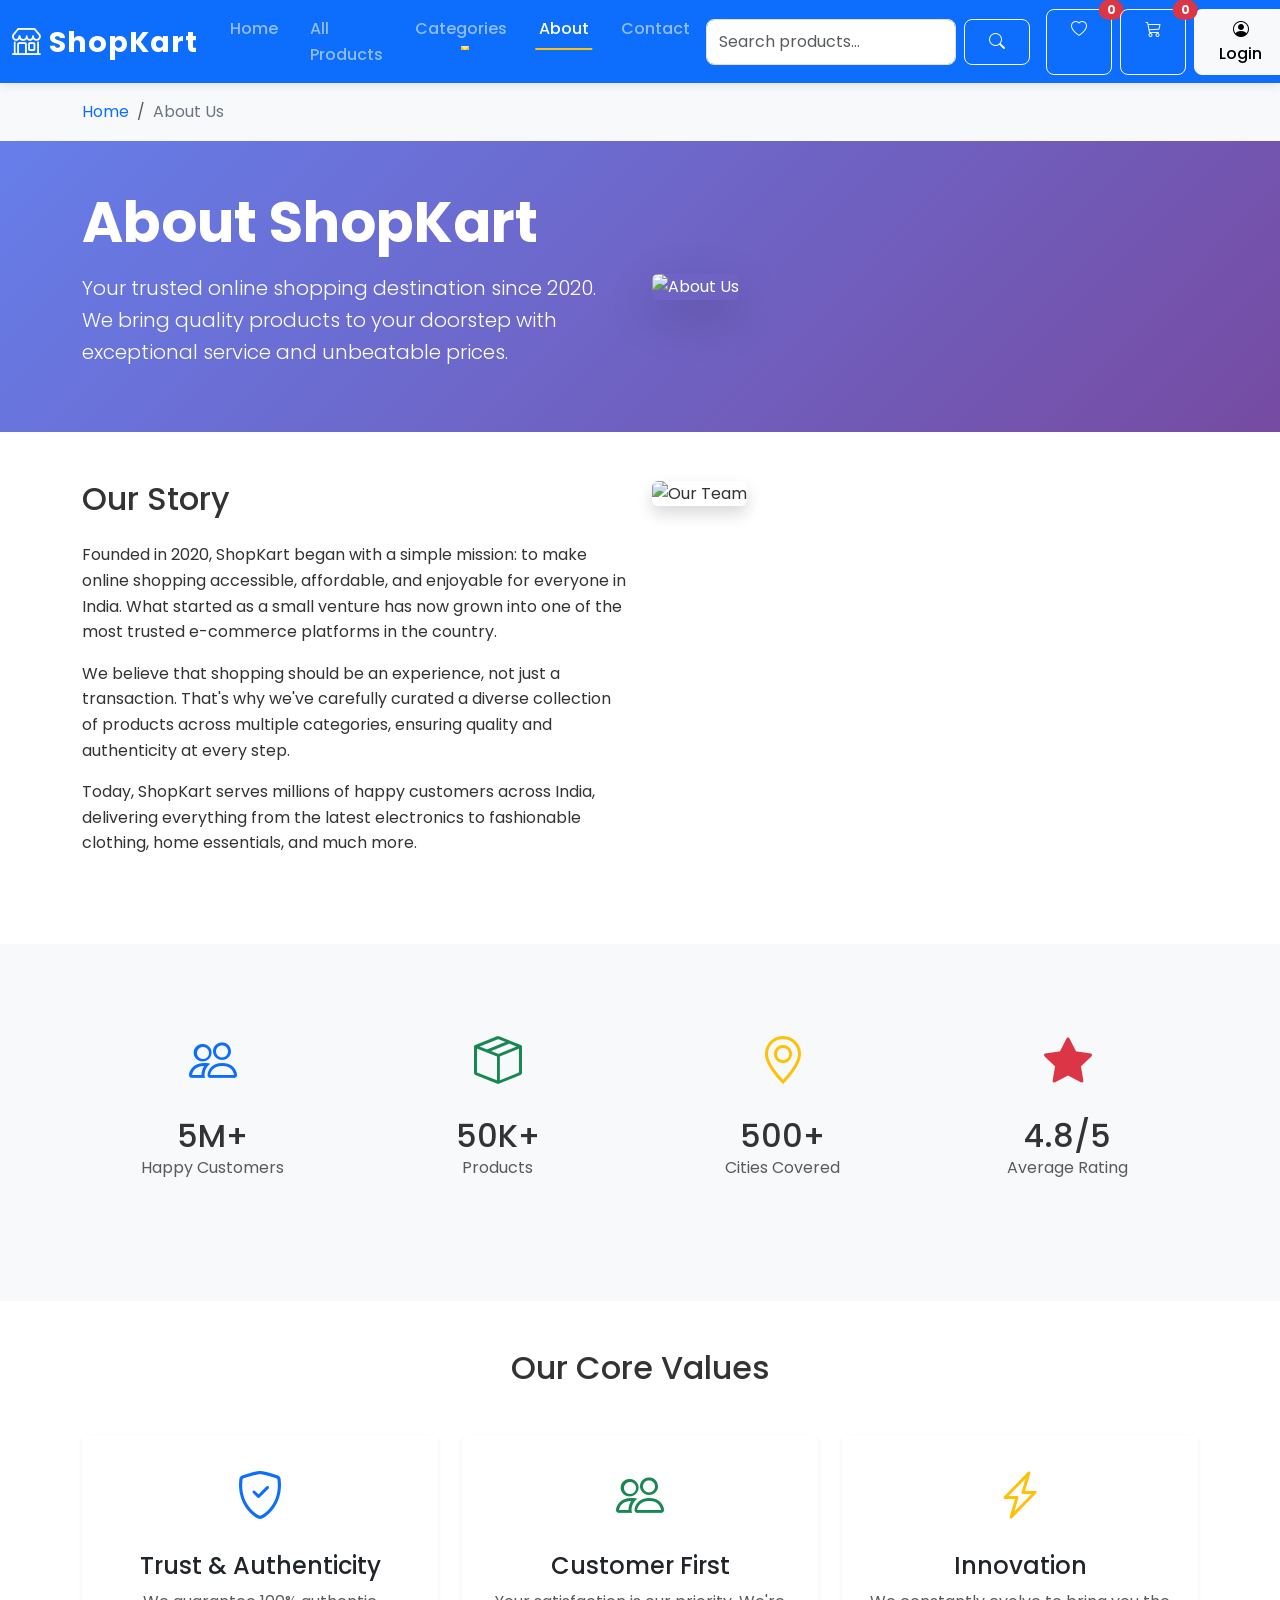
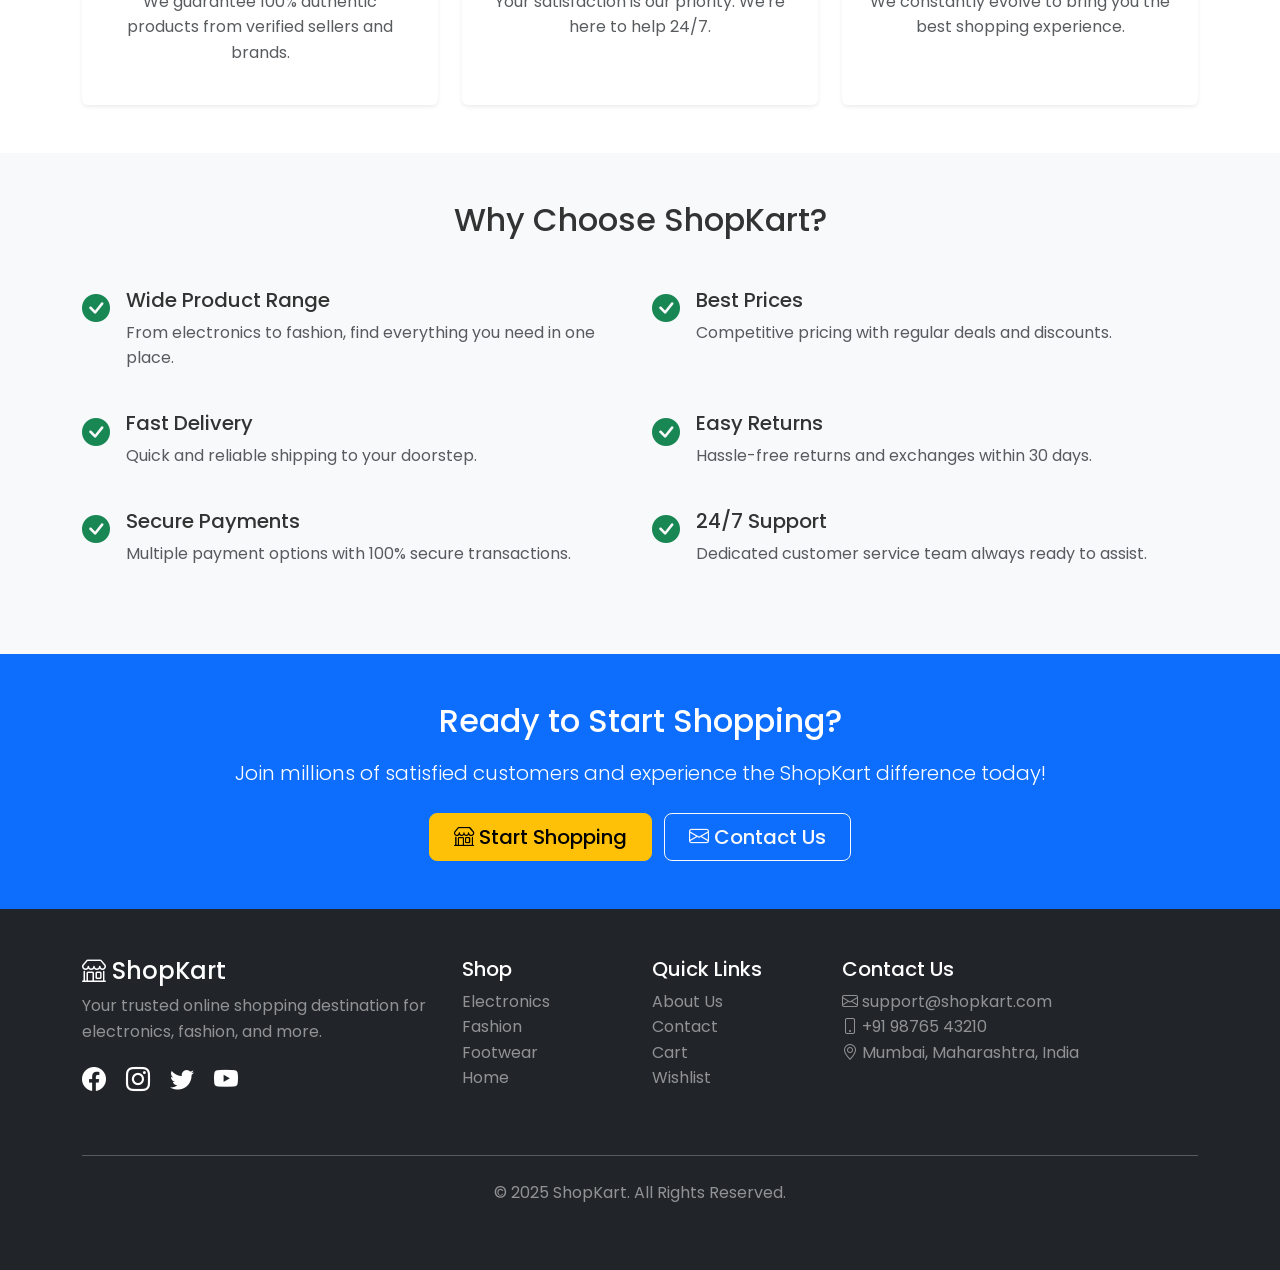
==== html/about.html @ c1926022 "Initial commit" ====
<!DOCTYPE html>
<html lang="en">
<head>
    <meta charset="UTF-8">
    <meta name="viewport" content="width=device-width, initial-scale=1.0">
    <title>About Us - ShopKart</title>
    <link href="https://cdn.jsdelivr.net/npm/bootstrap@5.3.2/dist/css/bootstrap.min.css" rel="stylesheet">
    <link rel="stylesheet" href="https://cdn.jsdelivr.net/npm/bootstrap-icons@1.11.1/font/bootstrap-icons.css">
    <link rel="stylesheet" href="/css/styles.css">
</head>
<body>
    <!-- Navigation Bar -->
    <nav class="navbar navbar-expand-lg navbar-dark bg-primary sticky-top">
        <div class="container-fluid">
            <a class="navbar-brand fw-bold" href="index.html">
                <i class="bi bi-shop"></i> ShopKart
            </a>
            
            <button class="navbar-toggler" type="button" data-bs-toggle="collapse" data-bs-target="#mainNav">
                <span class="navbar-toggler-icon"></span>
            </button>
            
            <div class="collapse navbar-collapse" id="mainNav">
                <ul class="navbar-nav me-auto mb-2 mb-lg-0">
                    <li class="nav-item">
                        <a class="nav-link" href="index.html">Home</a>
                    </li>
                    <li class="nav-item">
                        <a class="nav-link" href="products.html">All Products</a>
                    </li>
                    <li class="nav-item dropdown">
                        <a class="nav-link dropdown-toggle" href="#" data-bs-toggle="dropdown">
                            Categories
                        </a>
                        <ul class="dropdown-menu">
                            <li><a class="dropdown-item" href="products.html?category=electronics">
                                <i class="bi bi-phone"></i> Electronics
                            </a></li>
                            <li><a class="dropdown-item" href="products.html?category=fashion">
                                <i class="bi bi-bag"></i> Fashion
                            </a></li>
                            <li><a class="dropdown-item" href="products.html?category=footwear">
                                <i class="bi bi-boot"></i> Footwear
                            </a></li>
                            <li><a class="dropdown-item" href="products.html?category=home">
                                <i class="bi bi-house"></i> Home & Furniture
                            </a></li>
                            <li><a class="dropdown-item" href="products.html?category=beauty">
                                <i class="bi bi-heart"></i> Beauty & Care
                            </a></li>
                            <li><a class="dropdown-item" href="products.html?category=sports">
                                <i class="bi bi-trophy"></i> Sports & Fitness
                            </a></li>
                            <li><a class="dropdown-item" href="products.html?category=books">
                                <i class="bi bi-book"></i> Books & Stationery
                            </a></li>
                        </ul>
                    </li>
                    <li class="nav-item">
                        <a class="nav-link active" href="about.html">About</a>
                    </li>
                    <li class="nav-item">
                        <a class="nav-link" href="contact.html">Contact</a>
                    </li>
                </ul>
                
                <!-- Search Bar -->
                <form class="d-flex me-3" onsubmit="searchProducts(event)">
                    <input class="form-control me-2" type="search" id="navSearchInput" placeholder="Search products..." style="min-width: 250px;">
                    <button class="btn btn-outline-light" type="submit">
                        <i class="bi bi-search"></i>
                    </button>
                </form>
                
                <!-- Action Buttons -->
                <div class="d-flex gap-2">
                    <a href="wishlist.html" class="btn btn-outline-light position-relative">
                        <i class="bi bi-heart"></i>
                        <span id="wishlistBadge" class="position-absolute top-0 start-100 translate-middle badge rounded-pill bg-danger">
                            0
                        </span>
                    </a>
                    <a href="cart.html" class="btn btn-outline-light position-relative">
                        <i class="bi bi-cart3"></i>
                        <span id="cartBadge" class="position-absolute top-0 start-100 translate-middle badge rounded-pill bg-danger">
                            0
                        </span>
                    </a>
                    <button class="btn btn-light" data-bs-toggle="modal" data-bs-target="#loginModal">
                        <i class="bi bi-person-circle"></i> Login
                    </button>
                </div>
            </div>
        </div>
    </nav>

    <!-- Breadcrumb -->
    <section class="py-3 bg-light">
        <div class="container">
            <nav aria-label="breadcrumb">
                <ol class="breadcrumb mb-0">
                    <li class="breadcrumb-item"><a href="index.html">Home</a></li>
                    <li class="breadcrumb-item active">About Us</li>
                </ol>
            </nav>
        </div>
    </section>

    <!-- About Hero Section -->
    <section class="py-5 bg-gradient-primary text-white">
        <div class="container">
            <div class="row align-items-center">
                <div class="col-lg-6 mb-4 mb-lg-0">
                    <h1 class="display-4 fw-bold mb-3">About ShopKart</h1>
                    <p class="lead">Your trusted online shopping destination since 2020. We bring quality products to your doorstep with exceptional service and unbeatable prices.</p>
                </div>
                <div class="col-lg-6">
                    <img src="https://images.unsplash.com/photo-1556742049-0cfed4f6a45d?w=600" alt="About Us" class="img-fluid rounded shadow-lg">
                </div>
            </div>
        </div>
    </section>

    <!-- Our Story -->
    <section class="py-5">
        <div class="container">
            <div class="row">
                <div class="col-lg-6 mb-4">
                    <h2 class="mb-4">Our Story</h2>
                    <p>Founded in 2020, ShopKart began with a simple mission: to make online shopping accessible, affordable, and enjoyable for everyone in India. What started as a small venture has now grown into one of the most trusted e-commerce platforms in the country.</p>
                    <p>We believe that shopping should be an experience, not just a transaction. That's why we've carefully curated a diverse collection of products across multiple categories, ensuring quality and authenticity at every step.</p>
                    <p>Today, ShopKart serves millions of happy customers across India, delivering everything from the latest electronics to fashionable clothing, home essentials, and much more.</p>
                </div>
                <div class="col-lg-6">
                    <img src="https://images.unsplash.com/photo-1522071820081-009f0129c71c?w=600" alt="Our Team" class="img-fluid rounded shadow">
                </div>
            </div>
        </div>
    </section>

    <!-- Stats Section -->
    <section class="py-5 bg-light">
        <div class="container">
            <div class="row text-center">
                <div class="col-md-3 mb-4">
                    <div class="stat-card">
                        <i class="bi bi-people text-primary" style="font-size: 3rem;"></i>
                        <h2 class="mt-3 mb-0">5M+</h2>
                        <p class="text-muted">Happy Customers</p>
                    </div>
                </div>
                <div class="col-md-3 mb-4">
                    <div class="stat-card">
                        <i class="bi bi-box-seam text-success" style="font-size: 3rem;"></i>
                        <h2 class="mt-3 mb-0">50K+</h2>
                        <p class="text-muted">Products</p>
                    </div>
                </div>
                <div class="col-md-3 mb-4">
                    <div class="stat-card">
                        <i class="bi bi-geo-alt text-warning" style="font-size: 3rem;"></i>
                        <h2 class="mt-3 mb-0">500+</h2>
                        <p class="text-muted">Cities Covered</p>
                    </div>
                </div>
                <div class="col-md-3 mb-4">
                    <div class="stat-card">
                        <i class="bi bi-star-fill text-danger" style="font-size: 3rem;"></i>
                        <h2 class="mt-3 mb-0">4.8/5</h2>
                        <p class="text-muted">Average Rating</p>
                    </div>
                </div>
            </div>
        </div>
    </section>

    <!-- Our Values -->
    <section class="py-5">
        <div class="container">
            <h2 class="text-center mb-5">Our Core Values</h2>
            <div class="row g-4">
                <div class="col-md-4">
                    <div class="card h-100 border-0 shadow-sm">
                        <div class="card-body text-center p-4">
                            <i class="bi bi-shield-check text-primary" style="font-size: 3rem;"></i>
                            <h4 class="mt-3">Trust & Authenticity</h4>
                            <p class="text-muted">We guarantee 100% authentic products from verified sellers and brands.</p>
                        </div>
                    </div>
                </div>
                <div class="col-md-4">
                    <div class="card h-100 border-0 shadow-sm">
                        <div class="card-body text-center p-4">
                            <i class="bi bi-people text-success" style="font-size: 3rem;"></i>
                            <h4 class="mt-3">Customer First</h4>
                            <p class="text-muted">Your satisfaction is our priority. We're here to help 24/7.</p>
                        </div>
                    </div>
                </div>
                <div class="col-md-4">
                    <div class="card h-100 border-0 shadow-sm">
                        <div class="card-body text-center p-4">
                            <i class="bi bi-lightning-charge text-warning" style="font-size: 3rem;"></i>
                            <h4 class="mt-3">Innovation</h4>
                            <p class="text-muted">We constantly evolve to bring you the best shopping experience.</p>
                        </div>
                    </div>
                </div>
            </div>
        </div>
    </section>

    <!-- Why Choose Us -->
    <section class="py-5 bg-light">
        <div class="container">
            <h2 class="text-center mb-5">Why Choose ShopKart?</h2>
            <div class="row">
                <div class="col-lg-6 mb-4">
                    <div class="d-flex">
                        <div class="flex-shrink-0">
                            <i class="bi bi-check-circle-fill text-success fs-3 me-3"></i>
                        </div>
                        <div>
                            <h5>Wide Product Range</h5>
                            <p class="text-muted">From electronics to fashion, find everything you need in one place.</p>
                        </div>
                    </div>
                </div>
                <div class="col-lg-6 mb-4">
                    <div class="d-flex">
                        <div class="flex-shrink-0">
                            <i class="bi bi-check-circle-fill text-success fs-3 me-3"></i>
                        </div>
                        <div>
                            <h5>Best Prices</h5>
                            <p class="text-muted">Competitive pricing with regular deals and discounts.</p>
                        </div>
                    </div>
                </div>
                <div class="col-lg-6 mb-4">
                    <div class="d-flex">
                        <div class="flex-shrink-0">
                            <i class="bi bi-check-circle-fill text-success fs-3 me-3"></i>
                        </div>
                        <div>
                            <h5>Fast Delivery</h5>
                            <p class="text-muted">Quick and reliable shipping to your doorstep.</p>
                        </div>
                    </div>
                </div>
                <div class="col-lg-6 mb-4">
                    <div class="d-flex">
                        <div class="flex-shrink-0">
                            <i class="bi bi-check-circle-fill text-success fs-3 me-3"></i>
                        </div>
                        <div>
                            <h5>Easy Returns</h5>
                            <p class="text-muted">Hassle-free returns and exchanges within 30 days.</p>
                        </div>
                    </div>
                </div>
                <div class="col-lg-6 mb-4">
                    <div class="d-flex">
                        <div class="flex-shrink-0">
                            <i class="bi bi-check-circle-fill text-success fs-3 me-3"></i>
                        </div>
                        <div>
                            <h5>Secure Payments</h5>
                            <p class="text-muted">Multiple payment options with 100% secure transactions.</p>
                        </div>
                    </div>
                </div>
                <div class="col-lg-6 mb-4">
                    <div class="d-flex">
                        <div class="flex-shrink-0">
                            <i class="bi bi-check-circle-fill text-success fs-3 me-3"></i>
                        </div>
                        <div>
                            <h5>24/7 Support</h5>
                            <p class="text-muted">Dedicated customer service team always ready to assist.</p>
                        </div>
                    </div>
                </div>
            </div>
        </div>
    </section>

    <!-- Call to Action -->
    <section class="py-5 bg-primary text-white">
        <div class="container text-center">
            <h2 class="mb-3">Ready to Start Shopping?</h2>
            <p class="lead mb-4">Join millions of satisfied customers and experience the ShopKart difference today!</p>
            <a href="products.html" class="btn btn-warning btn-lg me-2">
                <i class="bi bi-shop"></i> Start Shopping
            </a>
            <a href="contact.html" class="btn btn-outline-light btn-lg">
                <i class="bi bi-envelope"></i> Contact Us
            </a>
        </div>
    </section>

    <!-- Footer -->
    <footer class="bg-dark text-white py-5">
        <div class="container">
            <div class="row">
                <div class="col-lg-4 mb-4">
                    <h4><i class="bi bi-shop"></i> ShopKart</h4>
                    <p class="text-white-50">Your trusted online shopping destination for electronics, fashion, and more.</p>
                    <div class="social-icons mt-3">
                        <a href="#" class="text-white me-3"><i class="bi bi-facebook fs-4"></i></a>
                        <a href="#" class="text-white me-3"><i class="bi bi-instagram fs-4"></i></a>
                        <a href="#" class="text-white me-3"><i class="bi bi-twitter fs-4"></i></a>
                        <a href="#" class="text-white"><i class="bi bi-youtube fs-4"></i></a>
                    </div>
                </div>
                <div class="col-lg-2 col-md-6 mb-4">
                    <h5>Shop</h5>
                    <ul class="list-unstyled">
                        <li><a href="products.html?category=electronics" class="text-white-50 text-decoration-none">Electronics</a></li>
                        <li><a href="products.html?category=fashion" class="text-white-50 text-decoration-none">Fashion</a></li>
                        <li><a href="products.html?category=footwear" class="text-white-50 text-decoration-none">Footwear</a></li>
                        <li><a href="products.html?category=home" class="text-white-50 text-decoration-none">Home</a></li>
                    </ul>
                </div>
                <div class="col-lg-2 col-md-6 mb-4">
                    <h5>Quick Links</h5>
                    <ul class="list-unstyled">
                        <li><a href="about.html" class="text-white-50 text-decoration-none">About Us</a></li>
                        <li><a href="contact.html" class="text-white-50 text-decoration-none">Contact</a></li>
                        <li><a href="cart.html" class="text-white-50 text-decoration-none">Cart</a></li>
                        <li><a href="wishlist.html" class="text-white-50 text-decoration-none">Wishlist</a></li>
                    </ul>
                </div>
                <div class="col-lg-4">
                    <h5>Contact Us</h5>
                    <p class="text-white-50">
                        <i class="bi bi-envelope"></i> support@shopkart.com<br>
                        <i class="bi bi-phone"></i> +91 98765 43210<br>
                        <i class="bi bi-geo-alt"></i> Mumbai, Maharashtra, India
                    </p>
                </div>
            </div>
            <hr class="bg-white my-4">
            <div class="text-center text-white-50">
                <p>&copy; 2025 ShopKart. All Rights Reserved.</p>
            </div>
        </div>
    </footer>

    <!-- Login Modal -->
    <div class="modal fade" id="loginModal" tabindex="-1">
        <div class="modal-dialog modal-dialog-centered">
            <div class="modal-content">
                <div class="modal-header">
                    <h5 class="modal-title">Login</h5>
                    <button type="button" class="btn-close" data-bs-dismiss="modal"></button>
                </div>
                <div class="modal-body">
                    <form>
                        <div class="mb-3">
                            <input type="email" class="form-control" placeholder="Email" required>
                        </div>
                        <div class="mb-3">
                            <input type="password" class="form-control" placeholder="Password" required>
                        </div>
                        <button type="submit" class="btn btn-primary w-100">Login</button>
                    </form>
                </div>
            </div>
        </div>
    </div>

    <script src="https://cdn.jsdelivr.net/npm/bootstrap@5.3.2/dist/js/bootstrap.bundle.min.js"></script>
    <script src="/js/products-data.js"></script>
    <script src="/js/script.js"></script>
</body>
</html>
---- css/styles.css ----
/* ========================================
   ShopKart E-commerce Website Styles
   Complete CSS for Multi-Page Website
   ======================================== */

/* ===== Import Fonts ===== */
@import url('https://fonts.googleapis.com/css2?family=Poppins:wght@300;400;500;600;700;800&display=swap');

/* ===== Global Styles ===== */
* {
    margin: 0;
    padding: 0;
    box-sizing: border-box;
}

:root {
    --primary-color: #0d6efd;
    --secondary-color: #6c757d;
    --success-color: #198754;
    --danger-color: #dc3545;
    --warning-color: #ffc107;
    --info-color: #0dcaf0;
    --light-color: #f8f9fa;
    --dark-color: #212529;
}

body {
    font-family: 'Poppins', sans-serif;
    line-height: 1.6;
    color: #333;
    overflow-x: hidden;
    scroll-behavior: smooth;
}

/* ===== Navbar Customization ===== */
.navbar {
    transition: all 0.3s ease;
    box-shadow: 0 2px 10px rgba(0, 0, 0, 0.1);
}

.navbar-brand {
    font-size: 1.8rem;
    font-weight: 700;
    letter-spacing: 1px;
    transition: transform 0.3s ease;
}

.navbar-brand:hover {
    transform: scale(1.05);
}

.navbar .nav-link {
    position: relative;
    font-weight: 500;
    padding: 0.5rem 1rem !important;
    transition: color 0.3s ease;
}

.navbar .nav-link::after {
    content: '';
    position: absolute;
    bottom: 0;
    left: 50%;
    transform: translateX(-50%);
    width: 0;
    height: 2px;
    background: var(--warning-color);
    transition: width 0.3s ease;
}

.navbar .nav-link:hover::after,
.navbar .nav-link.active::after {
    width: 70%;
}

.navbar .nav-link:hover {
    color: var(--warning-color) !important;
}

.navbar .dropdown-menu {
    border: none;
    box-shadow: 0 5px 15px rgba(0, 0, 0, 0.2);
    animation: fadeInDown 0.3s ease;
}

@keyframes fadeInDown {
    from {
        opacity: 0;
        transform: translateY(-10px);
    }
    to {
        opacity: 1;
        transform: translateY(0);
    }
}

/* ===== Hero Section ===== */
.hero-section {
    position: relative;
    overflow: hidden;
}

.hero-slide {
    min-height: 500px;
    display: flex;
    align-items: center;
    position: relative;
    padding: 80px 0;
}

.hero-slide-1 {
    background: linear-gradient(135deg, #667eea 0%, #764ba2 100%);
}

.hero-slide-2 {
    background: linear-gradient(135deg, #f093fb 0%, #f5576c 100%);
}

.hero-slide-3 {
    background: linear-gradient(135deg, #4facfe 0%, #00f2fe 100%);
}

.hero-slide::before {
    content: '';
    position: absolute;
    top: -50%;
    right: -20%;
    width: 800px;
    height: 800px;
    background: rgba(255, 255, 255, 0.1);
    border-radius: 50%;
    animation: float 6s ease-in-out infinite;
}

@keyframes float {
    0%, 100% {
        transform: translateY(0px) rotate(0deg);
    }
    50% {
        transform: translateY(-30px) rotate(180deg);
    }
}

/* ===== Background Gradient Utilities ===== */
.bg-gradient-primary {
    background: linear-gradient(135deg, #667eea 0%, #764ba2 100%);
}

/* ===== Section Headings ===== */
.section-heading {
    font-weight: 700;
    font-size: 2.5rem;
    position: relative;
    display: inline-block;
    padding-bottom: 15px;
}

.section-heading::after {
    content: '';
    position: absolute;
    bottom: 0;
    left: 50%;
    transform: translateX(-50%);
    width: 80px;
    height: 4px;
    background: linear-gradient(90deg, #667eea, #764ba2);
    border-radius: 2px;
}

/* ===== Category Cards ===== */
.category-card {
    background: white;
    border-radius: 15px;
    padding: 2rem;
    transition: all 0.3s ease;
    box-shadow: 0 3px 10px rgba(0, 0, 0, 0.1);
    cursor: pointer;
}

.category-card:hover {
    transform: translateY(-10px);
    box-shadow: 0 10px 30px rgba(0, 0, 0, 0.15);
}

.category-icon {
    font-size: 4rem;
    margin-bottom: 1rem;
}

/* ===== Product Cards ===== */
.product-card {
    border: none;
    border-radius: 15px;
    overflow: hidden;
    transition: all 0.4s cubic-bezier(0.175, 0.885, 0.32, 1.275);
    box-shadow: 0 5px 15px rgba(0, 0, 0, 0.1);
    height: 100%;
    background: white;
    position: relative;
}

.product-card:hover {
    transform: translateY(-15px);
    box-shadow: 0 20px 40px rgba(0, 0, 0, 0.2);
}

.product-card .card-img-top {
    height: 250px;
    object-fit: cover;
    transition: transform 0.5s ease;
}

.product-card:hover .card-img-top {
    transform: scale(1.1);
}

.product-card .card-body {
    padding: 1.5rem;
}

.product-card .badge {
    position: absolute;
    top: 10px;
    right: 10px;
    z-index: 2;
    font-size: 0.75rem;
    padding: 0.5rem 0.75rem;
}

/* ===== Wishlist Button ===== */
.wishlist-btn {
    position: absolute;
    top: 10px;
    left: 10px;
    background: rgba(255, 255, 255, 0.9);
    border: none;
    width: 40px;
    height: 40px;
    border-radius: 50%;
    cursor: pointer;
    transition: all 0.3s ease;
    z-index: 2;
    display: flex;
    align-items: center;
    justify-content: center;
    font-size: 1.2rem;
}

.wishlist-btn:hover {
    background: #ff6b6b;
    color: white;
    transform: scale(1.1);
}

.wishlist-btn.active {
    background: #ff6b6b;
    color: white;
}

.wishlist-btn-large {
    position: absolute;
    top: 20px;
    right: 20px;
    background: rgba(255, 255, 255, 0.9);
    border: none;
    width: 50px;
    height: 50px;
    border-radius: 50%;
    cursor: pointer;
    transition: all 0.3s ease;
    z-index: 3;
    display: flex;
    align-items: center;
    justify-content: center;
    font-size: 1.5rem;
    box-shadow: 0 3px 10px rgba(0, 0, 0, 0.2);
}

.wishlist-btn-large:hover {
    background: #ff6b6b;
    color: white;
    transform: scale(1.1);
}

.wishlist-btn-large.active {
    background: #ff6b6b;
    color: white;
}

/* ===== Product Detail Page ===== */
.product-detail-title {
    font-size: 2rem;
    font-weight: 700;
    color: #333;
}

.main-image-container {
    position: relative;
    overflow: hidden;
    border-radius: 10px;
}

.thumbnail-img {
    border: 2px solid transparent;
    transition: all 0.3s ease;
}

.thumbnail-img:hover,
.thumbnail-img.active {
    border-color: var(--primary-color);
    transform: scale(1.05);
}

.rating-stars i {
    font-size: 1.2rem;
}

.price-section {
    background: #f8f9fa;
    padding: 1.5rem;
    border-radius: 10px;
}

/* Size Selector */
#sizeSelector .btn-group .btn {
    min-width: 50px;
}

/* Color Selector */
.color-btn {
    width: 40px;
    height: 40px;
    border-radius: 50%;
    border: 2px solid transparent;
    cursor: pointer;
    transition: all 0.3s ease;
    padding: 0;
}

.color-btn:hover,
.color-btn.active {
    border-color: #333;
    transform: scale(1.1);
}

.product-features i {
    font-size: 1.2rem;
}

/* ===== Cart Page Styles ===== */
.cart-item {
    background: white;
    border-radius: 10px;
    padding: 1.5rem;
    margin-bottom: 1rem;
    box-shadow: 0 2px 10px rgba(0, 0, 0, 0.1);
    transition: all 0.3s ease;
}

.cart-item:hover {
    box-shadow: 0 5px 20px rgba(0, 0, 0, 0.15);
}

.cart-item-img {
    width: 100px;
    height: 100px;
    object-fit: cover;
    border-radius: 8px;
}

.quantity-selector input {
    border-left: none;
    border-right: none;
}

.quantity-controls button {
    width: 35px;
    height: 35px;
    padding: 0;
    border-radius: 5px;
}

/* Cart Summary */
#cartSummary .card {
    border: none;
}

/* ===== Wishlist Page Styles ===== */
.wishlist-item-card {
    position: relative;
}

.remove-wishlist-btn {
    position: absolute;
    top: 10px;
    right: 10px;
    background: white;
    border: none;
    width: 35px;
    height: 35px;
    border-radius: 50%;
    box-shadow: 0 2px 5px rgba(0, 0, 0, 0.2);
    cursor: pointer;
    transition: all 0.3s ease;
    z-index: 2;
}

.remove-wishlist-btn:hover {
    background: var(--danger-color);
    color: white;
    transform: scale(1.1);
}

/* ===== Filter Sidebar ===== */
.filter-sidebar {
    position: sticky;
    top: 100px;
}

.filter-sidebar .form-check {
    margin-bottom: 0.5rem;
}

.filter-sidebar .form-check-input:checked {
    background-color: var(--primary-color);
    border-color: var(--primary-color);
}

/* ===== Feature Icons ===== */
.feature-icon {
    font-size: 3rem;
    margin-bottom: 1rem;
}

.feature-box {
    transition: all 0.3s ease;
    border-radius: 10px;
}

.feature-box:hover {
    transform: translateY(-10px);
    box-shadow: 0 10px 30px rgba(0, 0, 0, 0.1);
}

/* ===== Buttons ===== */
.btn {
    font-weight: 500;
    padding: 0.5rem 1.5rem;
    border-radius: 8px;
    transition: all 0.3s ease;
}

.btn:hover {
    transform: translateY(-2px);
    box-shadow: 0 5px 15px rgba(0, 0, 0, 0.2);
}

.btn:active {
    transform: translateY(0);
}

.btn-add-cart {
    width: 100%;
    background-color: var(--primary-color);
    color: white;
    border: none;
    padding: 0.75rem;
    border-radius: 8px;
    cursor: pointer;
    transition: all 0.3s ease;
    font-weight: 500;
}

.btn-add-cart:hover {
    background-color: #0b5ed7;
    transform: translateY(-2px);
}

/* ===== Badge Animations ===== */
@keyframes pulse {
    0% {
        transform: scale(1);
    }
    50% {
        transform: scale(1.15);
    }
    100% {
        transform: scale(1);
    }
}

.badge.pulse {
    animation: pulse 1s infinite;
}

/* ===== Modal Customization ===== */
.modal-content {
    border: none;
    border-radius: 15px;
    box-shadow: 0 10px 50px rgba(0, 0, 0, 0.3);
}

.modal-header {
    border-bottom: 1px solid #dee2e6;
    border-radius: 15px 15px 0 0;
}

.modal-footer {
    border-top: 1px solid #dee2e6;
}

/* ===== Toast Notification ===== */
.toast {
    border-radius: 10px;
    box-shadow: 0 5px 15px rgba(0, 0, 0, 0.3);
}

/* ===== Forms ===== */
.form-control:focus,
.form-select:focus {
    border-color: var(--primary-color);
    box-shadow: 0 0 0 0.25rem rgba(13, 110, 253, 0.25);
}

.form-control,
.form-select {
    border-radius: 8px;
    padding: 0.625rem 0.75rem;
}

/* ===== Footer ===== */
footer {
    background-color: var(--dark-color);
}

footer a {
    transition: color 0.3s ease;
}

footer a:hover {
    color: #fff !important;
}

.social-icons a {
    transition: all 0.3s ease;
    display: inline-block;
}

.social-icons a:hover {
    transform: translateY(-5px);
}

/* ===== Breadcrumb ===== */
.breadcrumb {
    background: transparent;
    padding: 0;
}

.breadcrumb-item a {
    text-decoration: none;
    color: var(--primary-color);
}

.breadcrumb-item.active {
    color: #6c757d;
}

/* ===== Empty States ===== */
.empty-cart-icon,
.empty-wishlist-icon {
    font-size: 6rem;
    color: #dee2e6;
}

/* ===== Product Tabs ===== */
.nav-tabs .nav-link {
    border: none;
    color: #6c757d;
    font-weight: 500;
    padding: 1rem 1.5rem;
}

.nav-tabs .nav-link.active {
    color: var(--primary-color);
    background: white;
    border-bottom: 3px solid var(--primary-color);
}

.nav-tabs .nav-link:hover {
    color: var(--primary-color);
}

.tab-content {
    background: white;
}

/* ===== Rating Breakdown ===== */
.progress {
    height: 8px;
}

.rating-breakdown .progress {
    border-radius: 10px;
}

/* ===== Review Items ===== */
.review-item {
    padding: 1.5rem 0;
}

.review-item:last-child {
    border-bottom: none !important;
}

/* ===== Stats Cards (About Page) ===== */
.stat-card {
    padding: 2rem;
    transition: all 0.3s ease;
}

.stat-card:hover {
    transform: translateY(-10px);
}

/* ===== Contact Page ===== */
.contact-info-card {
    transition: all 0.3s ease;
}

.contact-info-card:hover {
    transform: translateY(-5px);
    box-shadow: 0 10px 25px rgba(0, 0, 0, 0.15);
}

/* ===== Accordion Customization ===== */
.accordion-button:not(.collapsed) {
    background-color: #f8f9fa;
    color: var(--primary-color);
}

.accordion-button:focus {
    box-shadow: none;
    border-color: #dee2e6;
}

/* ===== Carousel Customization ===== */
.carousel-control-prev-icon,
.carousel-control-next-icon {
    width: 50px;
    height: 50px;
    background-size: 50%;
}

.carousel-indicators button {
    width: 12px;
    height: 12px;
    border-radius: 50%;
}

/* ===== Loading Spinner ===== */
.spinner-border-custom {
    width: 3rem;
    height: 3rem;
    border-width: 0.3rem;
}

/* ===== Scrollbar Styling ===== */
::-webkit-scrollbar {
    width: 10px;
}

::-webkit-scrollbar-track {
    background: #f1f1f1;
}

::-webkit-scrollbar-thumb {
    background: linear-gradient(135deg, #667eea, #764ba2);
    border-radius: 5px;
}

::-webkit-scrollbar-thumb:hover {
    background: #555;
}

/* ===== Utility Classes ===== */
.cursor-pointer {
    cursor: pointer;
}

.text-pink {
    color: #ff1493;
}

.bg-pink {
    background-color: #ff1493;
}

.text-gradient {
    background: linear-gradient(135deg, #667eea, #764ba2);
    -webkit-background-clip: text;
    background-clip: text;
    -webkit-text-fill-color: transparent;
}

.shadow-custom {
    box-shadow: 0 5px 20px rgba(0, 0, 0, 0.1);
}

/* ===== Animation Classes ===== */
.animate-fadeIn {
    animation: fadeIn 1s ease-out;
}

.animate-slideIn {
    animation: slideInRight 1s ease-out;
}

@keyframes fadeIn {
    from {
        opacity: 0;
    }
    to {
        opacity: 1;
    }
}

@keyframes slideInRight {
    from {
        opacity: 0;
        transform: translateX(50px);
    }
    to {
        opacity: 1;
        transform: translateX(0);
    }
}

/* ===== Responsive Design ===== */
@media (max-width: 992px) {
    .hero-slide {
        min-height: 400px;
        padding: 60px 0;
    }
    
    .section-heading {
        font-size: 2rem;
    }
    
    .product-card .card-img-top {
        height: 220px;
    }
    
    .filter-sidebar {
        position: relative;
        top: 0;
    }
}

@media (max-width: 768px) {
    .navbar-brand {
        font-size: 1.5rem;
    }
    
    .hero-slide {
        min-height: 350px;
        padding: 40px 0;
    }
    
    .hero-slide h1 {
        font-size: 2rem;
    }
    
    .section-heading {
        font-size: 1.75rem;
    }
    
    .product-card .card-img-top {
        height: 200px;
    }
    
    .cart-item-img {
        width: 80px;
        height: 80px;
    }
    
    .category-icon {
        font-size: 3rem;
    }
    
    .feature-icon {
        font-size: 2.5rem;
    }
}

@media (max-width: 576px) {
    .hero-slide h1 {
        font-size: 1.75rem;
    }
    
    .section-heading {
        font-size: 1.5rem;
    }
    
    .product-detail-title {
        font-size: 1.5rem;
    }
    
    .navbar .form-control {
        min-width: 150px !important;
    }
    
    .btn-lg {
        padding: 0.5rem 1rem;
        font-size: 1rem;
    }
}

/* ===== Print Styles ===== */
@media print {
    .navbar,
    .footer,
    .btn,
    .modal {
        display: none !important;
    }
}

/* ===== Additional Product Page Styles ===== */
.product-price {
    font-size: 1.75rem;
    font-weight: 700;
    color: var(--success-color);
}

.product-title {
    font-weight: 600;
    color: #333;
    margin-bottom: 0.5rem;
    font-size: 1.1rem;
}

/* ===== Image Zoom Effect ===== */
.main-image-container img {
    transition: transform 0.3s ease;
}

.main-image-container:hover img {
    transform: scale(1.05);
}

/* ===== Share Buttons ===== */
.share-buttons .btn {
    padding: 0.5rem 1rem;
}

/* ===== Social Icons Large (Contact Page) ===== */
.social-icons-large .btn {
    min-width: 150px;
    padding: 0.75rem 1.5rem;
}

/* ===== Card Hover Effects ===== */
.card {
    transition: all 0.3s ease;
}

.card:hover {
    box-shadow: 0 8px 25px rgba(0, 0, 0, 0.15);
}

/* ===== Input Group Styling ===== */
.input-group .form-control:focus {
    z-index: 3;
}

/* ===== List Group Custom ===== */
.list-group-item {
    border: 1px solid rgba(0, 0, 0, 0.125);
    transition: all 0.3s ease;
}

.list-group-item:hover {
    background-color: #f8f9fa;
}

/* ===== Table Styling ===== */
.table {
    border-radius: 10px;
    overflow: hidden;
}

.table thead {
    background-color: var(--light-color);
}

/* ===== Alert Custom ===== */
.alert {
    border-radius: 10px;
    border: none;
}

/* ===== Progress Bar ===== */
.progress {
    border-radius: 10px;
    background-color: #e9ecef;
}

.progress-bar {
    border-radius: 10px;
}

/* ===== Disabled State ===== */
.btn:disabled,
.form-control:disabled {
    opacity: 0.6;
    cursor: not-allowed;
}

/* ===== Selection Styling ===== */
::selection {
    background-color: var(--primary-color);
    color: white;
}

/* ===== Focus Visible ===== */
:focus-visible {
    outline: 2px solid var(--primary-color);
    outline-offset: 2px;
}

/* ===== Link Styling ===== */
a {
    text-decoration: none;
    transition: all 0.3s ease;
}

/* ===== Image Fluid ===== */
img {
    max-width: 100%;
    height: auto;
}

/* ===== Smooth Transitions ===== */
* {
    transition-timing-function: cubic-bezier(0.4, 0, 0.2, 1);
}
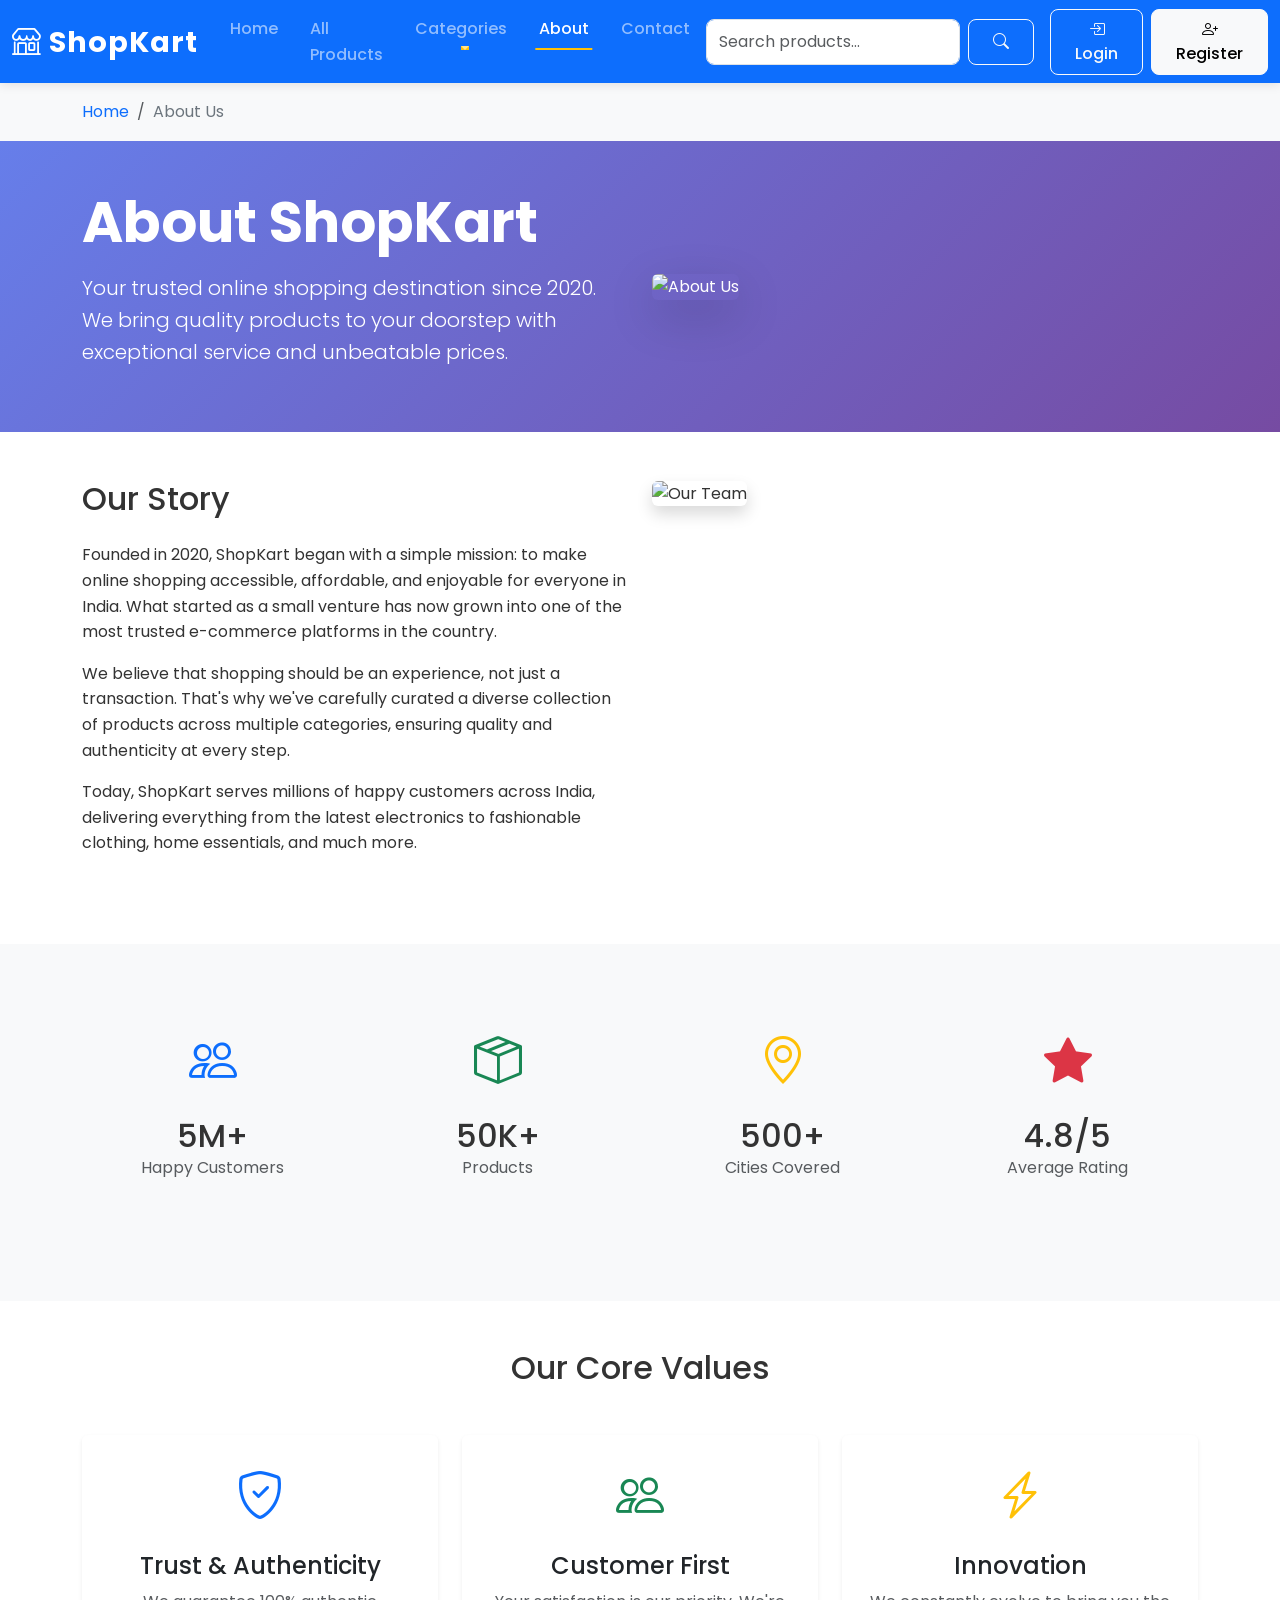
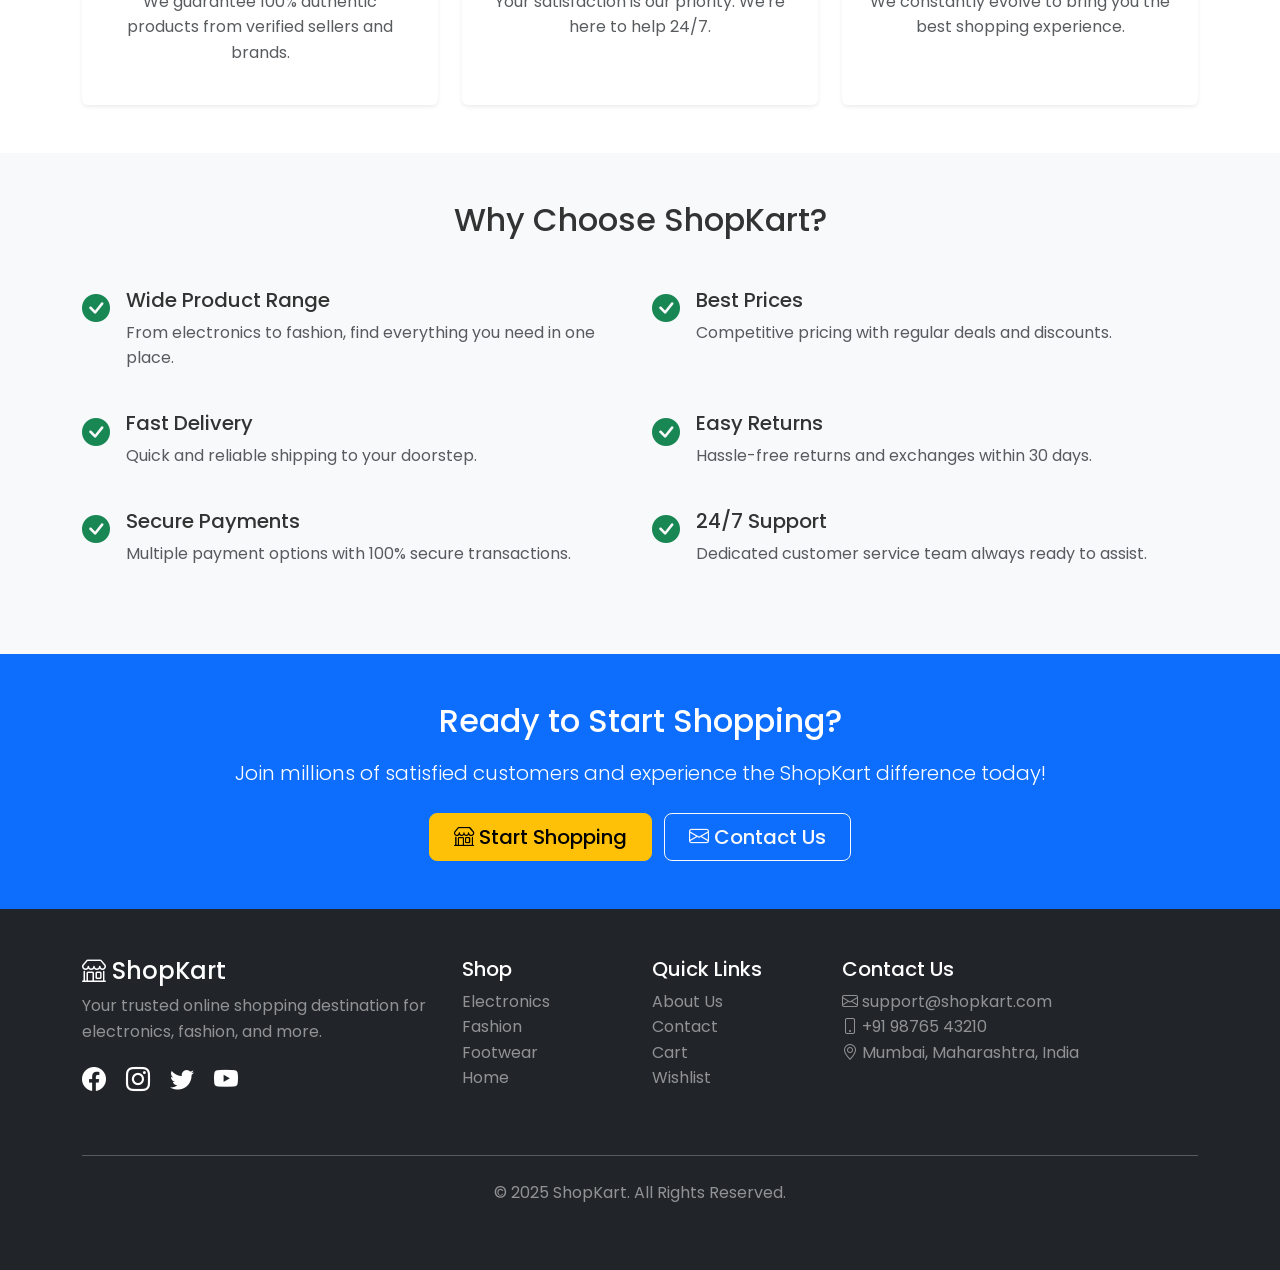
==== commit 3ec4e8f6: "fixed account" ====
--- a/html/about.html
+++ b/html/about.html
@@ -72,23 +72,43 @@
                     </button>
                 </form>
                 
-                <!-- Action Buttons -->
-                <div class="d-flex gap-2">
-                    <a href="wishlist.html" class="btn btn-outline-light position-relative">
-                        <i class="bi bi-heart"></i>
-                        <span id="wishlistBadge" class="position-absolute top-0 start-100 translate-middle badge rounded-pill bg-danger">
-                            0
-                        </span>
-                    </a>
-                    <a href="cart.html" class="btn btn-outline-light position-relative">
-                        <i class="bi bi-cart3"></i>
-                        <span id="cartBadge" class="position-absolute top-0 start-100 translate-middle badge rounded-pill bg-danger">
-                            0
-                        </span>
-                    </a>
-                    <button class="btn btn-light" data-bs-toggle="modal" data-bs-target="#loginModal">
-                        <i class="bi bi-person-circle"></i> Login
+                <!-- User Actions - Logged Out -->
+                <div class="d-flex gap-2" id="loggedOutNav">
+                    <button class="btn btn-outline-light" data-bs-toggle="modal" data-bs-target="#loginModal">
+                        <i class="bi bi-box-arrow-in-right"></i> Login
                     </button>
+                    <button class="btn btn-light" data-bs-toggle="modal" data-bs-target="#registerModal">
+                        <i class="bi bi-person-plus"></i> Register
+                    </button>
+                </div>
+
+                <!-- User Actions - Logged In -->
+                <div class="dropdown" id="loggedInNav" style="display: none;">
+                    <button class="btn btn-light dropdown-toggle" type="button" data-bs-toggle="dropdown">
+                        <i class="bi bi-person-circle"></i> <span id="userNameDisplay">User</span>
+                    </button>
+                    <ul class="dropdown-menu dropdown-menu-end">
+                        <li><h6 class="dropdown-header">Hello, <span id="userNameDropdown">User</span>!</h6></li>
+                        <li><hr class="dropdown-divider"></li>
+                        <li><a class="dropdown-item" href="#" onclick="viewProfile()">
+                            <i class="bi bi-person"></i> My Account
+                        </a></li>
+                        <li><a class="dropdown-item position-relative" href="wishlist.html">
+                            <i class="bi bi-heart"></i> My Wishlist
+                            <span id="wishlistBadge" class="position-absolute top-50 end-0 translate-middle-y badge rounded-pill bg-danger me-2">0</span>
+                        </a></li>
+                        <li><a class="dropdown-item position-relative" href="cart.html">
+                            <i class="bi bi-cart3"></i> My Cart
+                            <span id="cartBadge" class="position-absolute top-50 end-0 translate-middle-y badge rounded-pill bg-danger me-2">0</span>
+                        </a></li>
+                        <li><a class="dropdown-item" href="#" onclick="viewOrders()">
+                            <i class="bi bi-box-seam"></i> My Orders
+                        </a></li>
+                        <li><hr class="dropdown-divider"></li>
+                        <li><a class="dropdown-item text-danger" href="#" onclick="logout()">
+                            <i class="bi bi-box-arrow-right"></i> Logout
+                        </a></li>
+                    </ul>
                 </div>
             </div>
         </div>
@@ -347,7 +367,7 @@
         </div>
     </footer>
 
-    <!-- Login Modal -->
+    <!-- Modals -->
     <div class="modal fade" id="loginModal" tabindex="-1">
         <div class="modal-dialog modal-dialog-centered">
             <div class="modal-content">
@@ -356,15 +376,56 @@
                     <button type="button" class="btn-close" data-bs-dismiss="modal"></button>
                 </div>
                 <div class="modal-body">
-                    <form>
-                        <div class="mb-3">
-                            <input type="email" class="form-control" placeholder="Email" required>
-                        </div>
-                        <div class="mb-3">
-                            <input type="password" class="form-control" placeholder="Password" required>
+                    <form id="loginForm" onsubmit="handleLogin(event)">
+                        <div class="mb-3">
+                            <input type="email" class="form-control" id="loginEmail" placeholder="Email" required>
+                        </div>
+                        <div class="mb-3">
+                            <input type="password" class="form-control" id="loginPassword" placeholder="Password" required>
                         </div>
                         <button type="submit" class="btn btn-primary w-100">Login</button>
                     </form>
+                    <div class="text-center mt-3">
+                        <p class="mb-0">Don't have an account? 
+                            <a href="#" data-bs-dismiss="modal" data-bs-toggle="modal" data-bs-target="#registerModal">Register here</a>
+                        </p>
+                    </div>
+                </div>
+            </div>
+        </div>
+    </div>
+
+    <div class="modal fade" id="registerModal" tabindex="-1">
+        <div class="modal-dialog modal-dialog-centered">
+            <div class="modal-content">
+                <div class="modal-header">
+                    <h5 class="modal-title">Create Account</h5>
+                    <button type="button" class="btn-close" data-bs-dismiss="modal"></button>
+                </div>
+                <div class="modal-body">
+                    <form id="registerForm" onsubmit="handleRegister(event)">
+                        <div class="mb-3">
+                            <input type="text" class="form-control" id="registerName" placeholder="Full Name" required>
+                        </div>
+                        <div class="mb-3">
+                            <input type="email" class="form-control" id="registerEmail" placeholder="Email" required>
+                        </div>
+                        <div class="mb-3">
+                            <input type="tel" class="form-control" id="registerPhone" placeholder="Phone" pattern="[0-9]{10}" required>
+                        </div>
+                        <div class="mb-3">
+                            <input type="password" class="form-control" id="registerPassword" placeholder="Password" minlength="6" required>
+                        </div>
+                        <div class="mb-3">
+                            <input type="password" class="form-control" id="registerConfirmPassword" placeholder="Confirm Password" required>
+                        </div>
+                        <button type="submit" class="btn btn-primary w-100">Create Account</button>
+                    </form>
+                    <div class="text-center mt-3">
+                        <p class="mb-0">Already have an account? 
+                            <a href="#" data-bs-dismiss="modal" data-bs-toggle="modal" data-bs-target="#loginModal">Login here</a>
+                        </p>
+                    </div>
                 </div>
             </div>
         </div>
--- a/css/styles.css
+++ b/css/styles.css
@@ -1,6 +1,6 @@
 /* ========================================
    ShopKart E-commerce Website Styles
-   Complete CSS for Multi-Page Website
+   Complete CSS with Account System
    ======================================== */
 
 /* ===== Import Fonts ===== */
@@ -92,6 +92,42 @@
         opacity: 1;
         transform: translateY(0);
     }
+}
+
+/* ===== User Profile Dropdown ===== */
+.dropdown-menu-end {
+    min-width: 250px;
+}
+
+.dropdown-header {
+    font-weight: 600;
+    color: var(--primary-color);
+    font-size: 1rem;
+}
+
+.dropdown-item {
+    padding: 0.75rem 1.5rem;
+    transition: all 0.3s ease;
+}
+
+.dropdown-item:hover {
+    background-color: #f8f9fa;
+    padding-left: 2rem;
+}
+
+.dropdown-item i {
+    width: 20px;
+    margin-right: 10px;
+}
+
+.dropdown-item.text-danger:hover {
+    background-color: #fee;
+}
+
+/* Badge in dropdown */
+.dropdown-item .badge {
+    font-size: 0.7rem;
+    padding: 0.25rem 0.5rem;
 }
 
 /* ===== Hero Section ===== */
@@ -944,3 +980,20 @@
 * {
     transition-timing-function: cubic-bezier(0.4, 0, 0.2, 1);
 }
+/* ===== Ensure Proper Navbar Display ===== */
+#loggedOutNav {
+    display: flex !important;
+}
+
+#loggedInNav {
+    display: none !important;
+}
+
+/* When user is logged in (controlled by JS) */
+#loggedInNav.show {
+    display: block !important;
+}
+
+#loggedOutNav.hide {
+    display: none !important;
+}
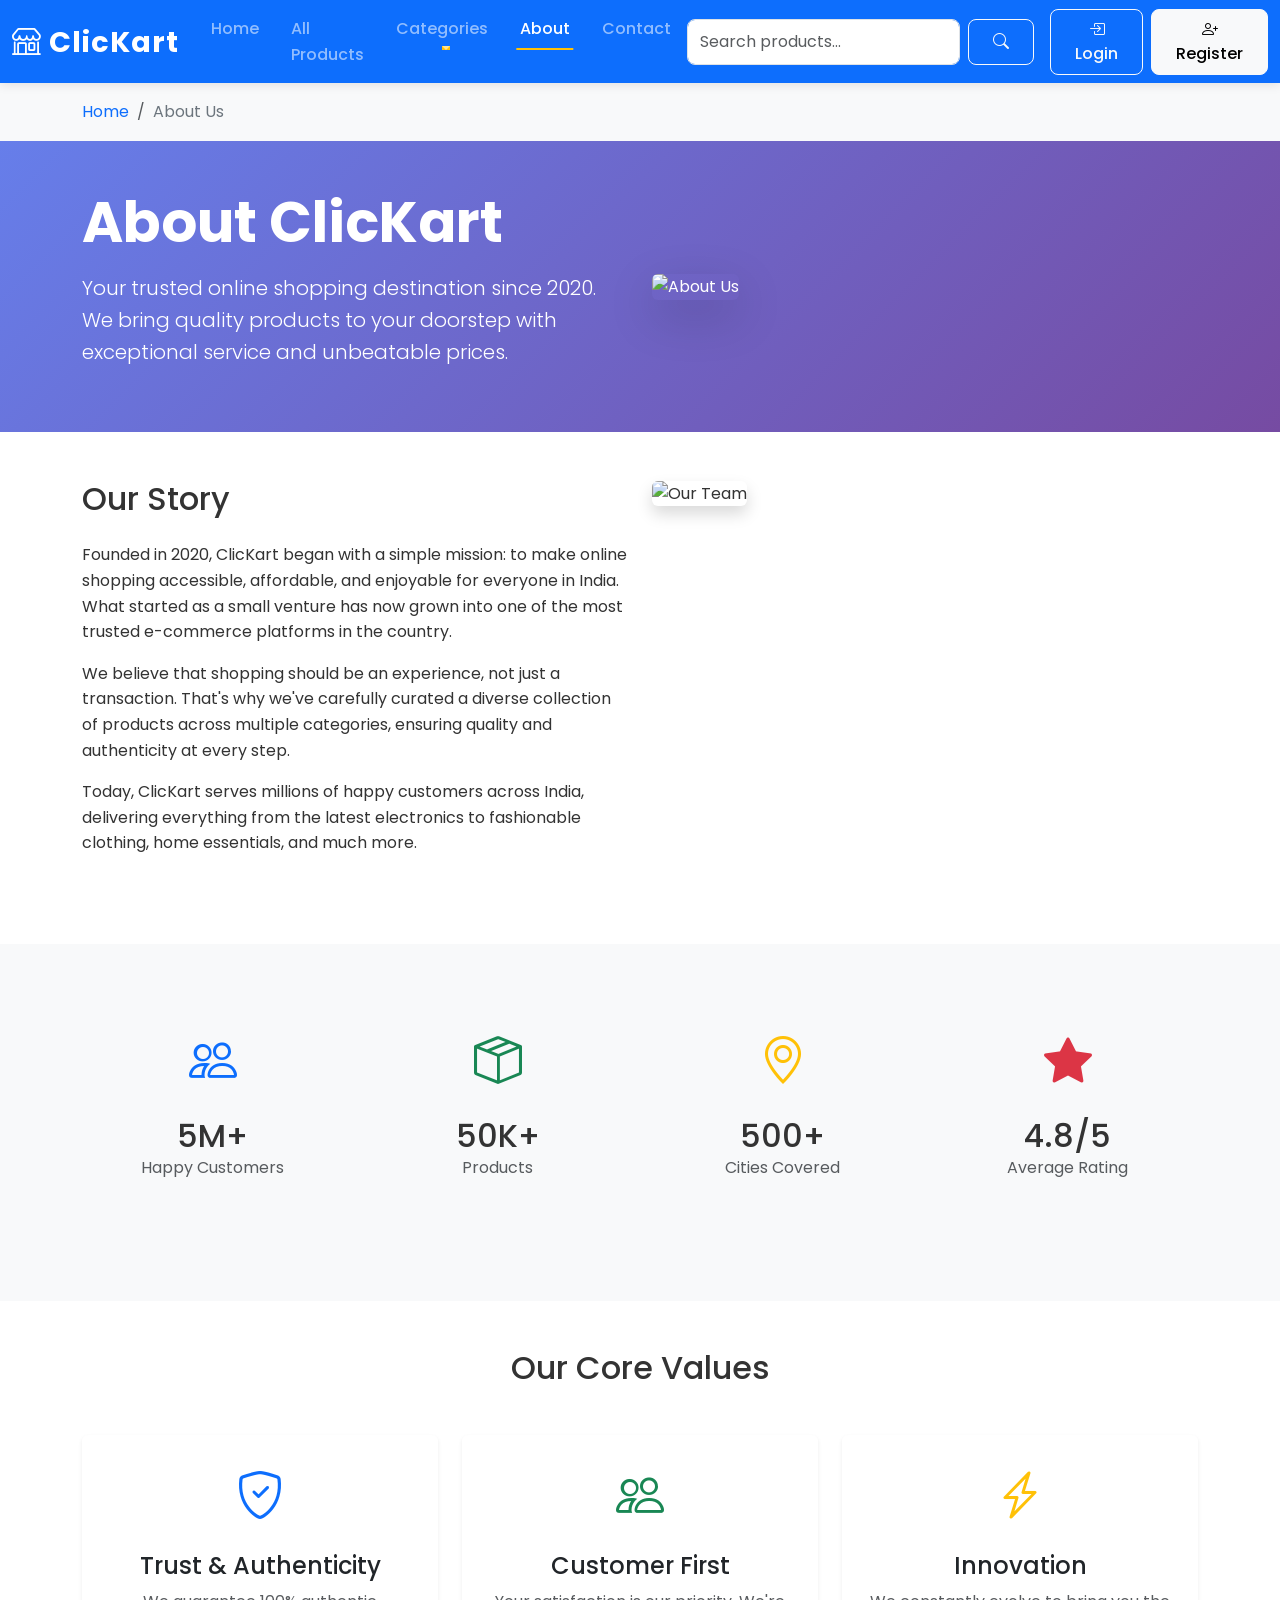
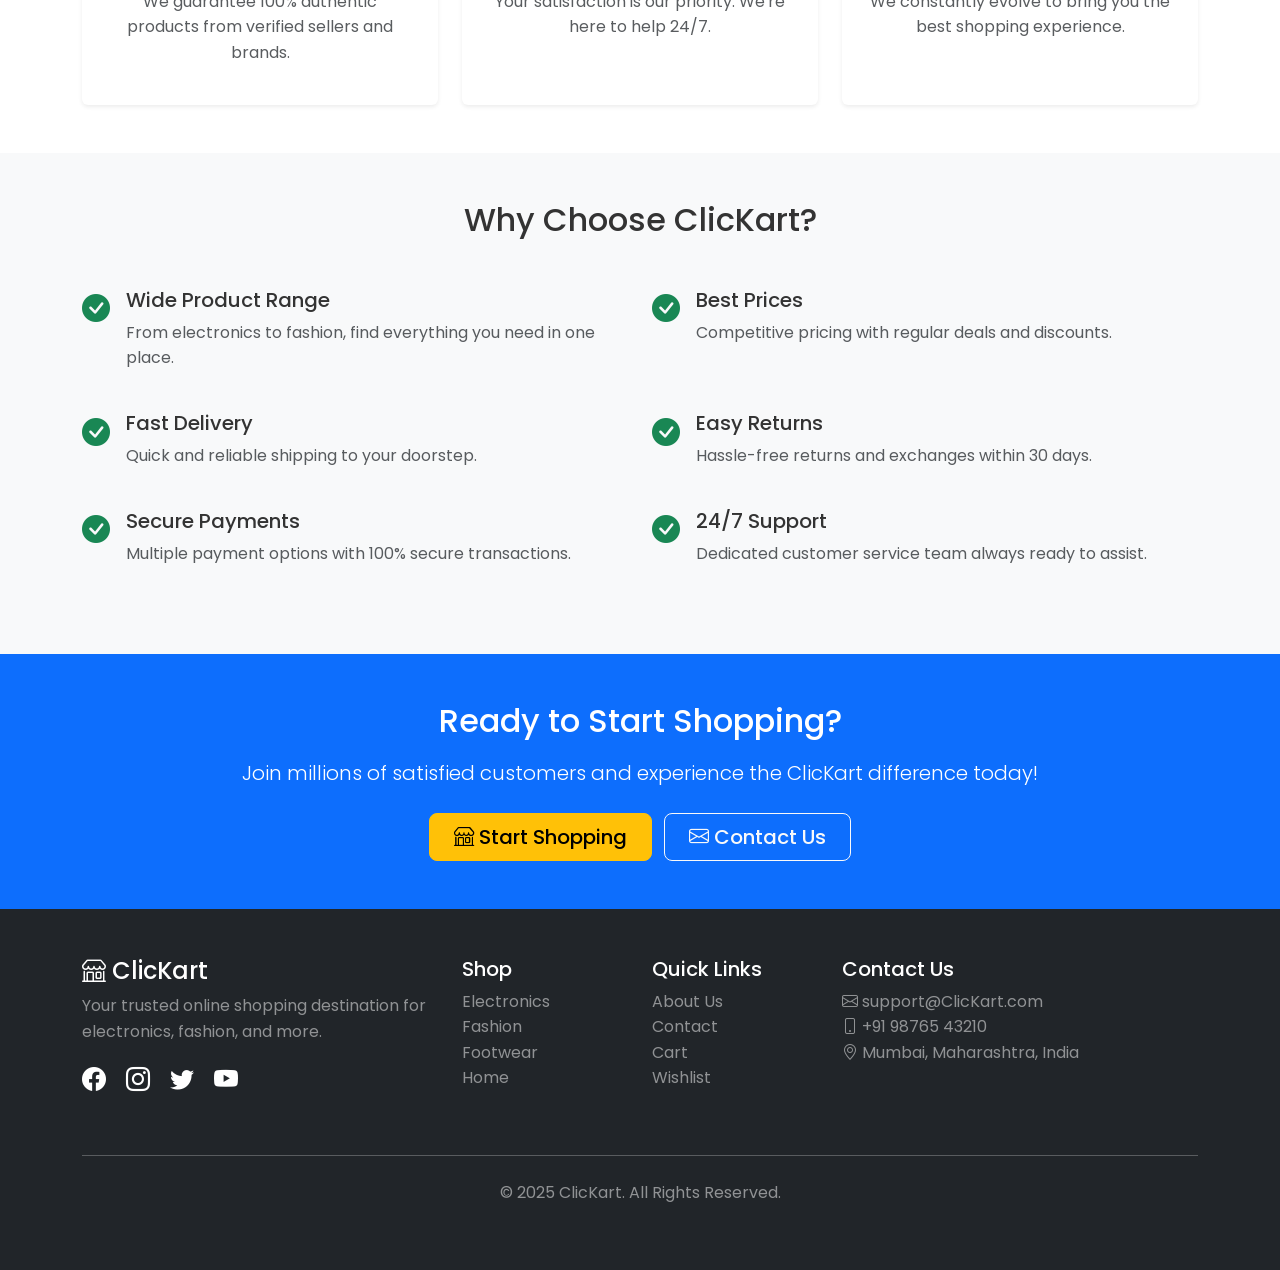
==== commit c92dad8d: "changed name" ====
--- a/html/about.html
+++ b/html/about.html
@@ -3,7 +3,7 @@
 <head>
     <meta charset="UTF-8">
     <meta name="viewport" content="width=device-width, initial-scale=1.0">
-    <title>About Us - ShopKart</title>
+    <title>About Us - ClicKart</title>
     <link href="https://cdn.jsdelivr.net/npm/bootstrap@5.3.2/dist/css/bootstrap.min.css" rel="stylesheet">
     <link rel="stylesheet" href="https://cdn.jsdelivr.net/npm/bootstrap-icons@1.11.1/font/bootstrap-icons.css">
     <link rel="stylesheet" href="/css/styles.css">
@@ -13,7 +13,7 @@
     <nav class="navbar navbar-expand-lg navbar-dark bg-primary sticky-top">
         <div class="container-fluid">
             <a class="navbar-brand fw-bold" href="index.html">
-                <i class="bi bi-shop"></i> ShopKart
+                <i class="bi bi-shop"></i> ClicKart
             </a>
             
             <button class="navbar-toggler" type="button" data-bs-toggle="collapse" data-bs-target="#mainNav">
@@ -131,7 +131,7 @@
         <div class="container">
             <div class="row align-items-center">
                 <div class="col-lg-6 mb-4 mb-lg-0">
-                    <h1 class="display-4 fw-bold mb-3">About ShopKart</h1>
+                    <h1 class="display-4 fw-bold mb-3">About ClicKart</h1>
                     <p class="lead">Your trusted online shopping destination since 2020. We bring quality products to your doorstep with exceptional service and unbeatable prices.</p>
                 </div>
                 <div class="col-lg-6">
@@ -147,9 +147,9 @@
             <div class="row">
                 <div class="col-lg-6 mb-4">
                     <h2 class="mb-4">Our Story</h2>
-                    <p>Founded in 2020, ShopKart began with a simple mission: to make online shopping accessible, affordable, and enjoyable for everyone in India. What started as a small venture has now grown into one of the most trusted e-commerce platforms in the country.</p>
+                    <p>Founded in 2020, ClicKart began with a simple mission: to make online shopping accessible, affordable, and enjoyable for everyone in India. What started as a small venture has now grown into one of the most trusted e-commerce platforms in the country.</p>
                     <p>We believe that shopping should be an experience, not just a transaction. That's why we've carefully curated a diverse collection of products across multiple categories, ensuring quality and authenticity at every step.</p>
-                    <p>Today, ShopKart serves millions of happy customers across India, delivering everything from the latest electronics to fashionable clothing, home essentials, and much more.</p>
+                    <p>Today, ClicKart serves millions of happy customers across India, delivering everything from the latest electronics to fashionable clothing, home essentials, and much more.</p>
                 </div>
                 <div class="col-lg-6">
                     <img src="https://images.unsplash.com/photo-1522071820081-009f0129c71c?w=600" alt="Our Team" class="img-fluid rounded shadow">
@@ -233,7 +233,7 @@
     <!-- Why Choose Us -->
     <section class="py-5 bg-light">
         <div class="container">
-            <h2 class="text-center mb-5">Why Choose ShopKart?</h2>
+            <h2 class="text-center mb-5">Why Choose ClicKart?</h2>
             <div class="row">
                 <div class="col-lg-6 mb-4">
                     <div class="d-flex">
@@ -309,7 +309,7 @@
     <section class="py-5 bg-primary text-white">
         <div class="container text-center">
             <h2 class="mb-3">Ready to Start Shopping?</h2>
-            <p class="lead mb-4">Join millions of satisfied customers and experience the ShopKart difference today!</p>
+            <p class="lead mb-4">Join millions of satisfied customers and experience the ClicKart difference today!</p>
             <a href="products.html" class="btn btn-warning btn-lg me-2">
                 <i class="bi bi-shop"></i> Start Shopping
             </a>
@@ -324,7 +324,7 @@
         <div class="container">
             <div class="row">
                 <div class="col-lg-4 mb-4">
-                    <h4><i class="bi bi-shop"></i> ShopKart</h4>
+                    <h4><i class="bi bi-shop"></i> ClicKart</h4>
                     <p class="text-white-50">Your trusted online shopping destination for electronics, fashion, and more.</p>
                     <div class="social-icons mt-3">
                         <a href="#" class="text-white me-3"><i class="bi bi-facebook fs-4"></i></a>
@@ -354,7 +354,7 @@
                 <div class="col-lg-4">
                     <h5>Contact Us</h5>
                     <p class="text-white-50">
-                        <i class="bi bi-envelope"></i> support@shopkart.com<br>
+                        <i class="bi bi-envelope"></i> support@ClicKart.com<br>
                         <i class="bi bi-phone"></i> +91 98765 43210<br>
                         <i class="bi bi-geo-alt"></i> Mumbai, Maharashtra, India
                     </p>
@@ -362,7 +362,7 @@
             </div>
             <hr class="bg-white my-4">
             <div class="text-center text-white-50">
-                <p>&copy; 2025 ShopKart. All Rights Reserved.</p>
+                <p>&copy; 2025 ClicKart. All Rights Reserved.</p>
             </div>
         </div>
     </footer>
--- a/css/styles.css
+++ b/css/styles.css
@@ -1,5 +1,5 @@
 /* ========================================
-   ShopKart E-commerce Website Styles
+   ClicKart E-commerce Website Styles
    Complete CSS with Account System
    ======================================== */
 
